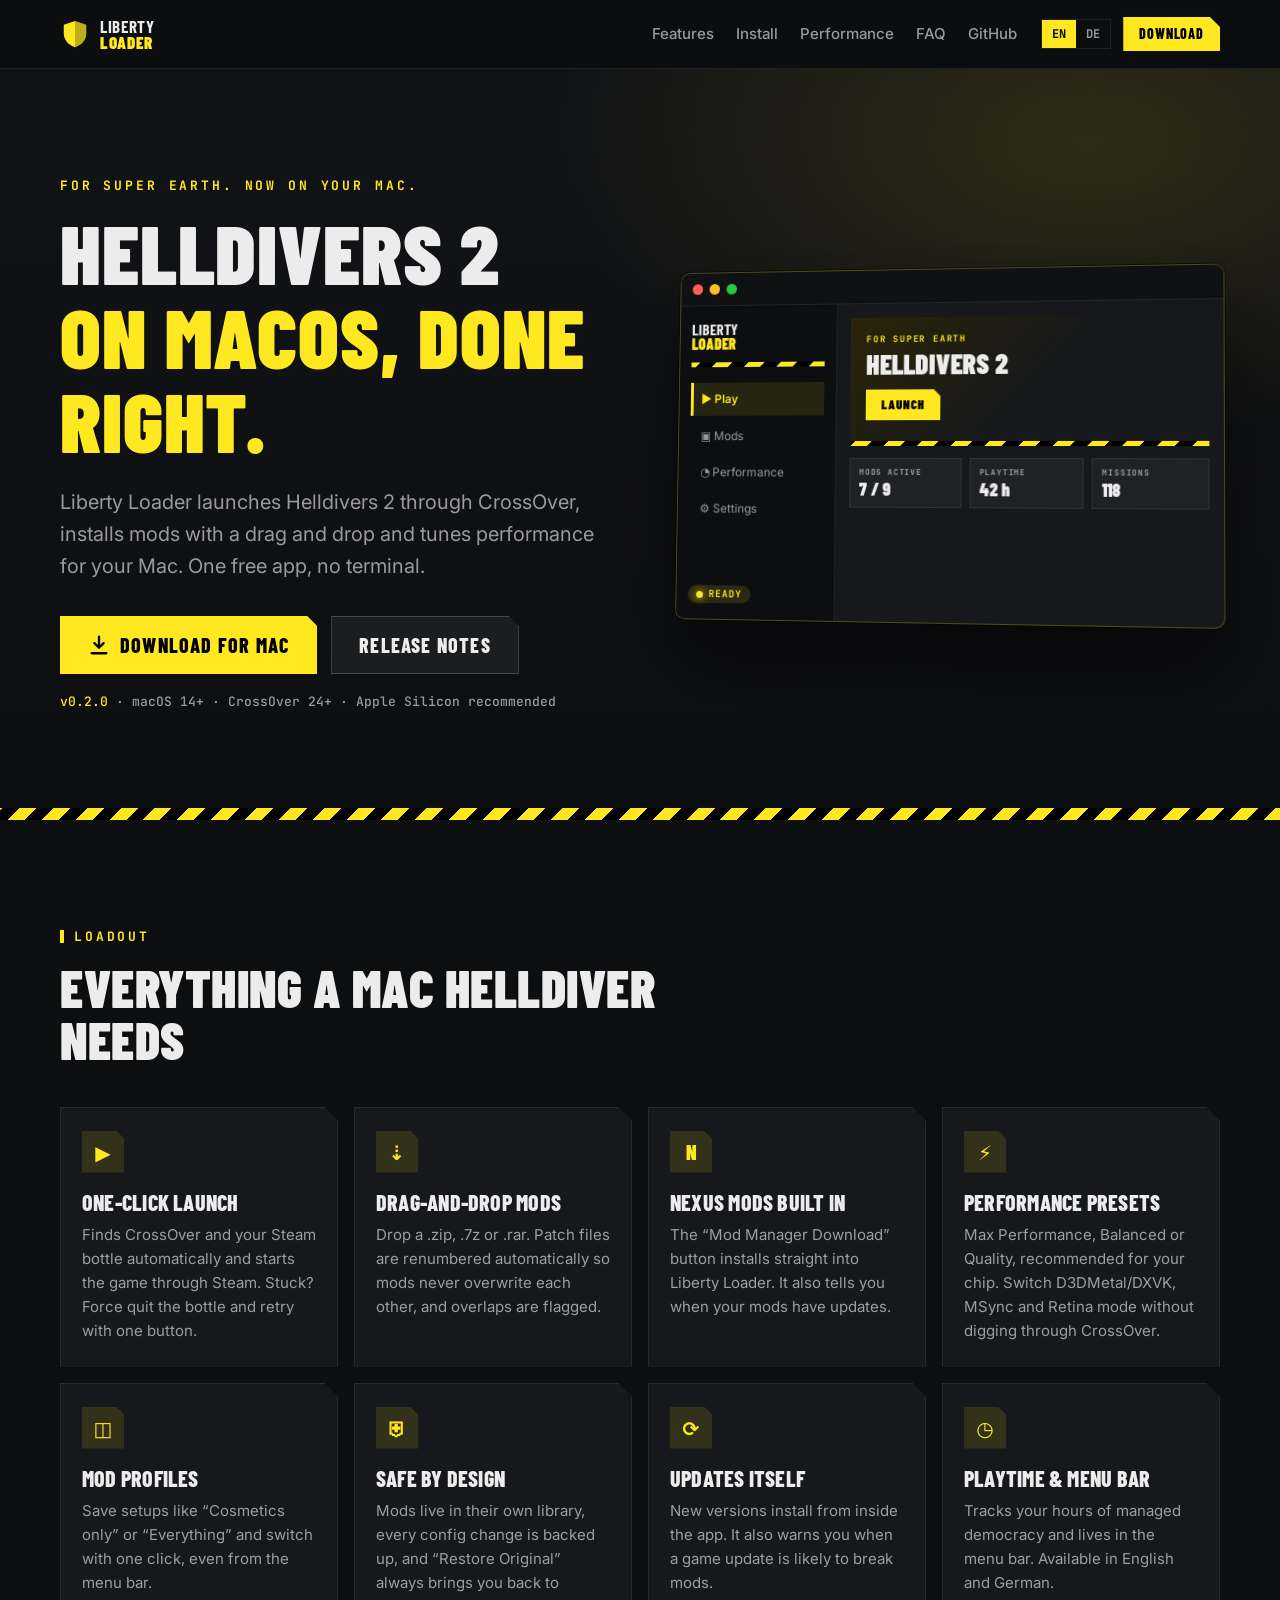
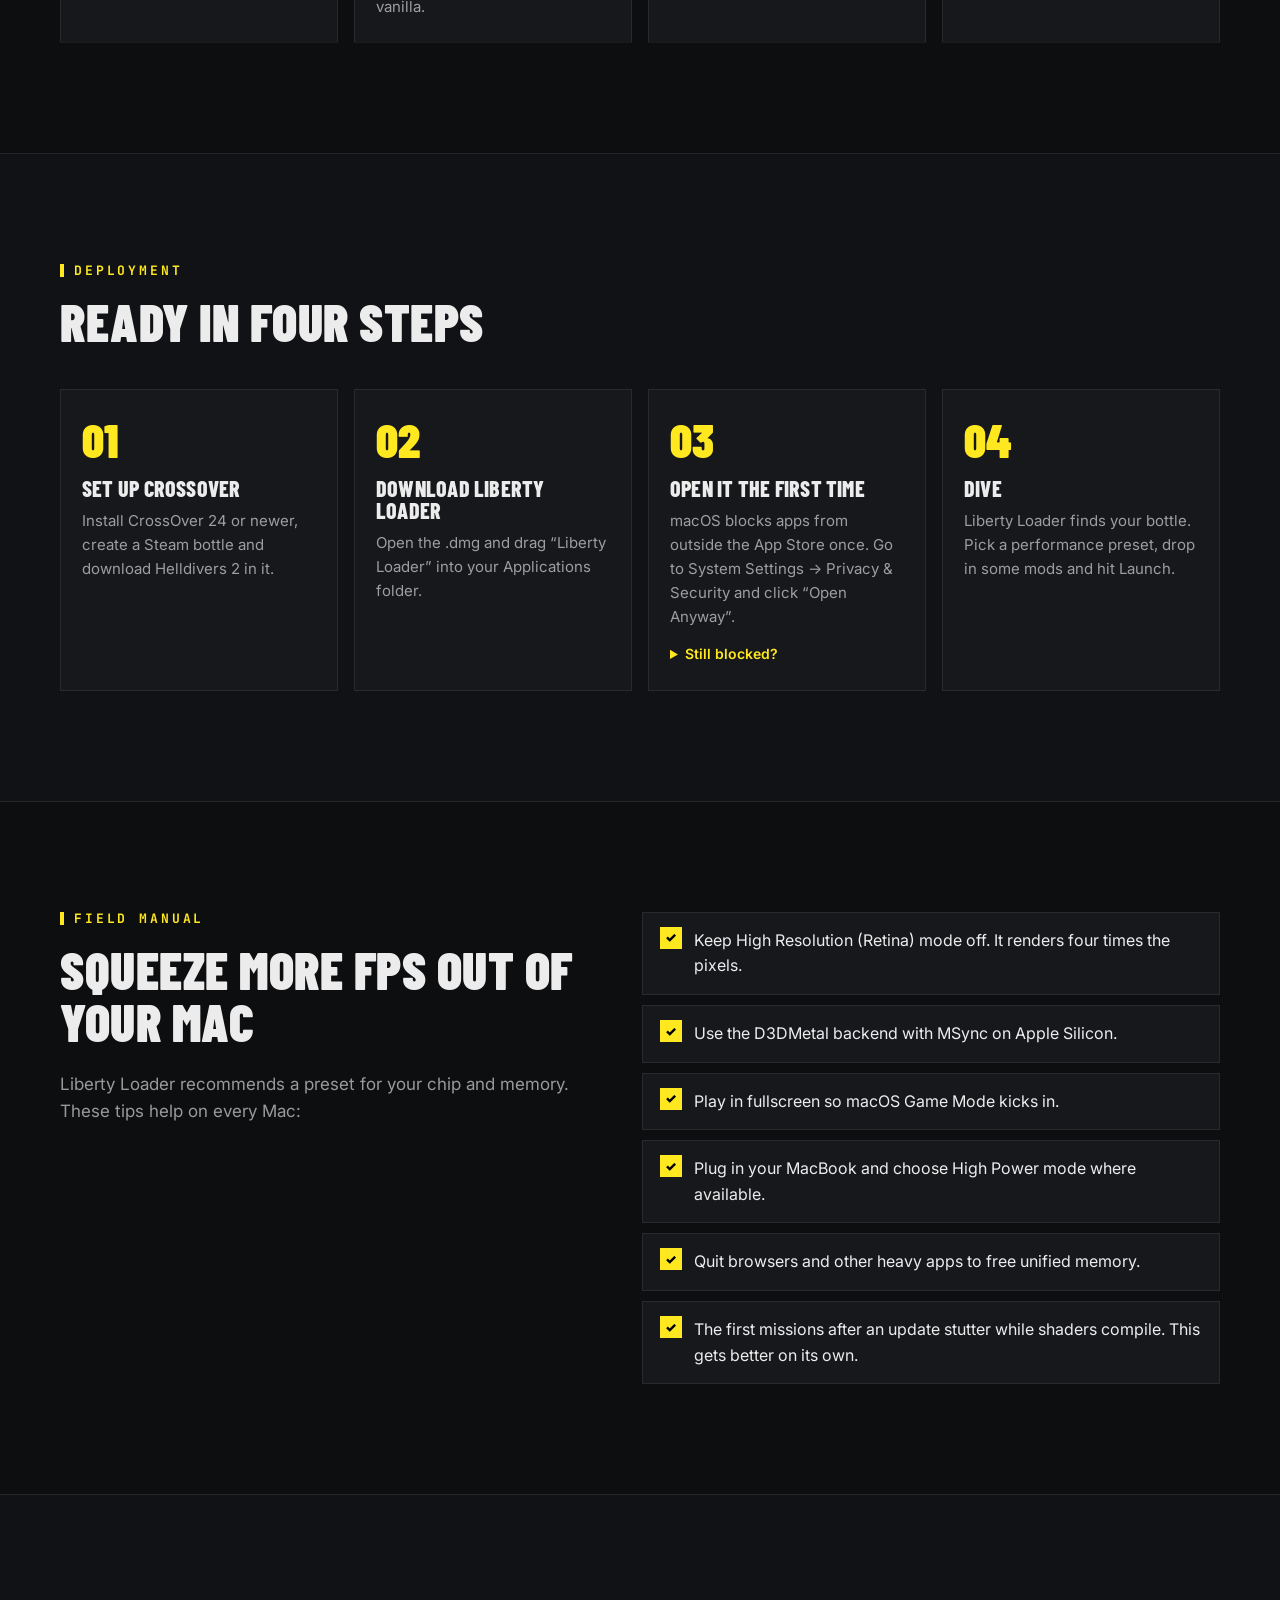
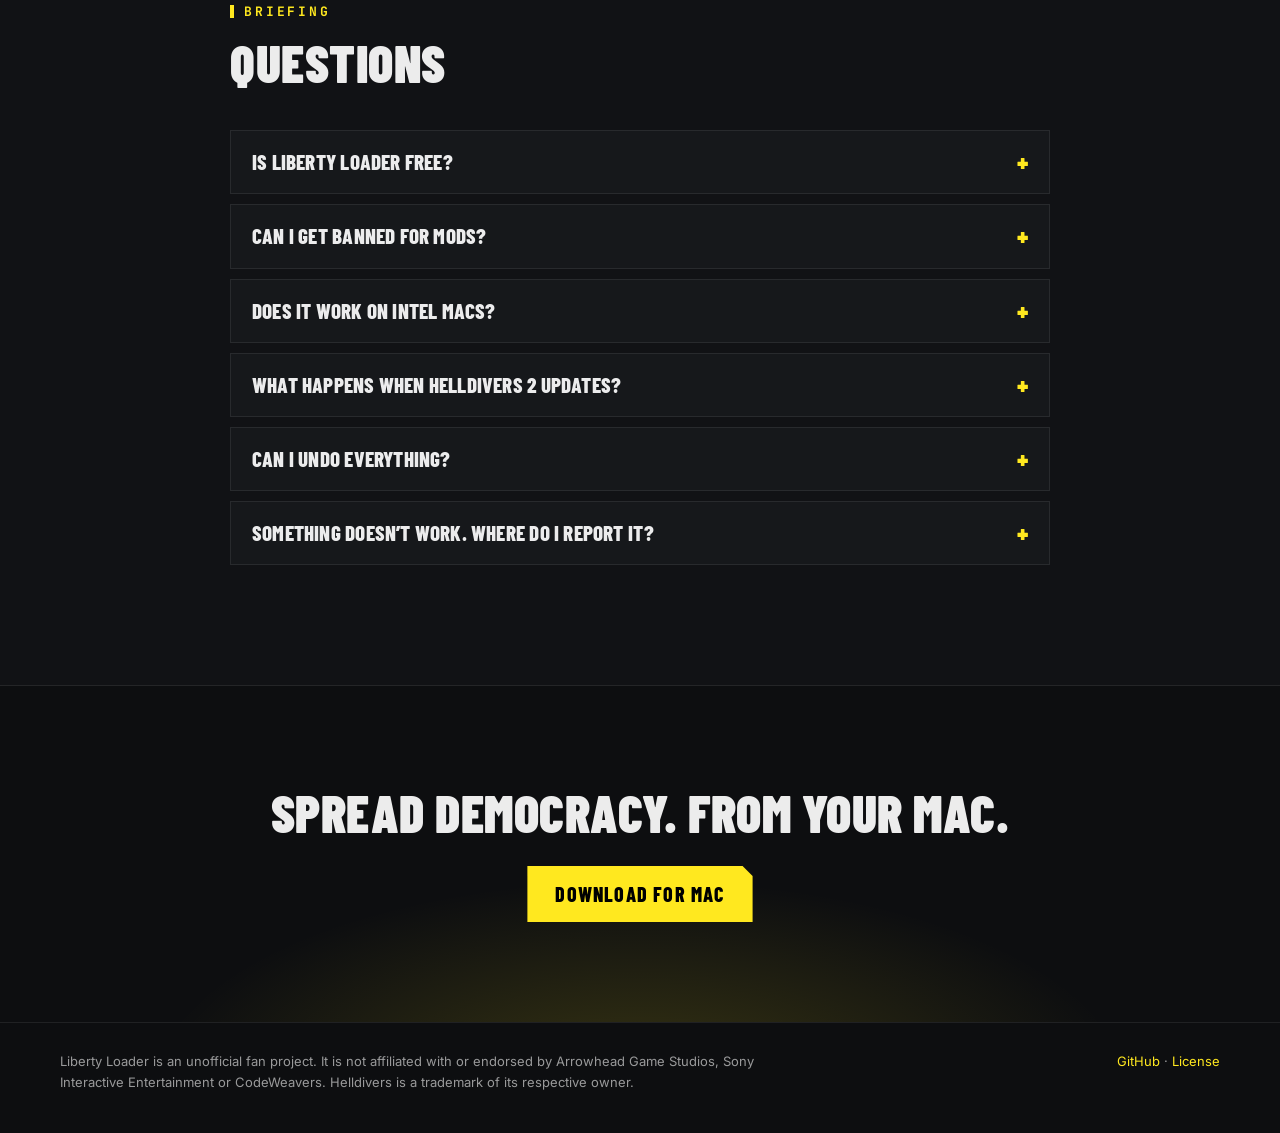
==== site/index.html @ 7a4aadd5 "Add GitHub Pages website Static landing page in site/ in the app's Helldivers style: hero with downl" ====
<!doctype html>
<html lang="en">
<head>
  <meta charset="utf-8">
  <meta name="viewport" content="width=device-width, initial-scale=1">
  <title>Liberty Loader – Helldivers 2 on your Mac</title>
  <meta name="description" content="Free macOS launcher for Helldivers 2 on CrossOver: one-click launch, drag-and-drop mods, Nexus Mods integration and performance presets.">
  <meta property="og:title" content="Liberty Loader – Helldivers 2 on your Mac">
  <meta property="og:description" content="Launch, mod and tune Helldivers 2 on macOS with CrossOver.">
  <meta name="theme-color" content="#0d0e10">
  <link rel="icon" href="data:image/svg+xml,%3Csvg xmlns='http://www.w3.org/2000/svg' viewBox='0 0 64 64'%3E%3Cpath d='M32 4 8 12v18c0 15 10 26 24 30 14-4 24-15 24-30V12z' fill='%23ffe81f'/%3E%3Cpath d='M32 4v56c14-4 24-15 24-30V12z' fill='%23000' opacity='.25'/%3E%3C/svg%3E">
  <link rel="preconnect" href="https://fonts.googleapis.com">
  <link rel="preconnect" href="https://fonts.gstatic.com" crossorigin>
  <link href="https://fonts.googleapis.com/css2?family=Barlow+Condensed:wght@600;800;900&family=Inter:wght@400;500;600&family=JetBrains+Mono:wght@500;700&display=swap" rel="stylesheet">
  <link rel="stylesheet" href="styles.css">
</head>
<body>
  <a class="skip" href="#main" data-i18n="skip">Skip to content</a>

  <header class="nav">
    <div class="wrap nav-inner">
      <a class="brand" href="#top" aria-label="Liberty Loader">
        <svg class="shield" viewBox="0 0 64 64" aria-hidden="true"><path d="M32 4 8 12v18c0 15 10 26 24 30 14-4 24-15 24-30V12z"/><path class="shade" d="M32 4v56c14-4 24-15 24-30V12z"/></svg>
        <span><b>LIBERTY</b><i>LOADER</i></span>
      </a>
      <nav class="links" aria-label="Main">
        <a href="#features" data-i18n="nav.features">Features</a>
        <a href="#install" data-i18n="nav.install">Install</a>
        <a href="#performance" data-i18n="nav.performance">Performance</a>
        <a href="#faq" data-i18n="nav.faq">FAQ</a>
        <a href="https://github.com/Joto3D/Liberty-Loader" target="_blank" rel="noopener">GitHub</a>
      </nav>
      <div class="nav-actions">
        <div class="lang" role="group" aria-label="Language">
          <button type="button" data-lang="en">EN</button>
          <button type="button" data-lang="de">DE</button>
        </div>
        <a class="btn btn-primary btn-sm" href="#download" data-i18n="nav.download">Download</a>
      </div>
    </div>
  </header>

  <main id="main">
    <!-- Hero -->
    <section class="hero" id="top">
      <div class="wrap hero-grid">
        <div class="hero-copy">
          <p class="kicker" data-i18n="hero.kicker">For Super Earth. Now on your Mac.</p>
          <h1><span data-i18n="hero.title1">Helldivers 2</span><br><em data-i18n="hero.title2">on macOS, done right.</em></h1>
          <p class="lead" data-i18n="hero.lead">Liberty Loader launches Helldivers 2 through CrossOver, installs mods with a drag and drop and tunes performance for your Mac. One free app, no terminal.</p>
          <div class="cta" id="download">
            <a class="btn btn-primary btn-lg" href="https://github.com/Joto3D/Liberty-Loader/releases/latest/download/LibertyLoader.dmg">
              <svg viewBox="0 0 24 24" aria-hidden="true"><path d="M12 3v12m0 0-5-5m5 5 5-5M4 21h16"/></svg>
              <span data-i18n="hero.download">Download for Mac</span>
            </a>
            <a class="btn btn-ghost btn-lg" href="https://github.com/Joto3D/Liberty-Loader/releases/latest" target="_blank" rel="noopener" data-i18n="hero.notes">Release notes</a>
          </div>
          <p class="meta"><span class="version" id="version">v0.2.0</span> · <span data-i18n="hero.meta">macOS 14+ · CrossOver 24+ · Apple Silicon recommended</span></p>
        </div>

        <!-- App mockup, drawn in HTML/CSS -->
        <div class="mock" aria-hidden="true">
          <div class="mock-bar"><i></i><i></i><i></i></div>
          <div class="mock-body">
            <aside class="mock-side">
              <div class="mock-logo"><b>LIBERTY</b><i>LOADER</i></div>
              <div class="hazard thin"></div>
              <ul>
                <li class="on">▶ <span data-i18n="mock.play">Play</span></li>
                <li>▣ Mods</li>
                <li>◔ <span data-i18n="mock.perf">Performance</span></li>
                <li>⚙ <span data-i18n="mock.settings">Settings</span></li>
              </ul>
              <span class="pill"><i></i><span data-i18n="mock.ready">Ready</span></span>
            </aside>
            <div class="mock-main">
              <div class="mock-hero">
                <small data-i18n="hero.kicker2">For Super Earth</small>
                <strong>HELLDIVERS 2</strong>
                <span class="mock-btn" data-i18n="mock.launch">Launch</span>
                <div class="hazard"></div>
              </div>
              <div class="mock-tiles">
                <div><small data-i18n="mock.mods">Mods active</small><b>7 / 9</b></div>
                <div><small data-i18n="mock.time">Playtime</small><b>42 h</b></div>
                <div><small data-i18n="mock.missions">Missions</small><b>118</b></div>
              </div>
            </div>
          </div>
        </div>
      </div>
    </section>

    <div class="hazard band" role="presentation"></div>

    <!-- Features -->
    <section class="section" id="features">
      <div class="wrap">
        <header class="section-head">
          <p class="eyebrow" data-i18n="features.eyebrow">Loadout</p>
          <h2 data-i18n="features.title">Everything a Mac Helldiver needs</h2>
        </header>
        <div class="grid features">
          <article class="card">
            <span class="icon">▶</span>
            <h3 data-i18n="f.launch.t">One-click launch</h3>
            <p data-i18n="f.launch.d">Finds CrossOver and your Steam bottle automatically and starts the game through Steam. Stuck? Force quit the bottle and retry with one button.</p>
          </article>
          <article class="card">
            <span class="icon">⇣</span>
            <h3 data-i18n="f.mods.t">Drag-and-drop mods</h3>
            <p data-i18n="f.mods.d">Drop a .zip, .7z or .rar. Patch files are renumbered automatically so mods never overwrite each other, and overlaps are flagged.</p>
          </article>
          <article class="card">
            <span class="icon">N</span>
            <h3 data-i18n="f.nexus.t">Nexus Mods built in</h3>
            <p data-i18n="f.nexus.d">The “Mod Manager Download” button installs straight into Liberty Loader. It also tells you when your mods have updates.</p>
          </article>
          <article class="card">
            <span class="icon">⚡</span>
            <h3 data-i18n="f.perf.t">Performance presets</h3>
            <p data-i18n="f.perf.d">Max Performance, Balanced or Quality, recommended for your chip. Switch D3DMetal/DXVK, MSync and Retina mode without digging through CrossOver.</p>
          </article>
          <article class="card">
            <span class="icon">◫</span>
            <h3 data-i18n="f.profiles.t">Mod profiles</h3>
            <p data-i18n="f.profiles.d">Save setups like “Cosmetics only” or “Everything” and switch with one click, even from the menu bar.</p>
          </article>
          <article class="card">
            <span class="icon">⛨</span>
            <h3 data-i18n="f.safe.t">Safe by design</h3>
            <p data-i18n="f.safe.d">Mods live in their own library, every config change is backed up, and “Restore Original” always brings you back to vanilla.</p>
          </article>
          <article class="card">
            <span class="icon">⟳</span>
            <h3 data-i18n="f.update.t">Updates itself</h3>
            <p data-i18n="f.update.d">New versions install from inside the app. It also warns you when a game update is likely to break mods.</p>
          </article>
          <article class="card">
            <span class="icon">◷</span>
            <h3 data-i18n="f.extra.t">Playtime &amp; menu bar</h3>
            <p data-i18n="f.extra.d">Tracks your hours of managed democracy and lives in the menu bar. Available in English and German.</p>
          </article>
        </div>
      </div>
    </section>

    <!-- Install -->
    <section class="section alt" id="install">
      <div class="wrap">
        <header class="section-head">
          <p class="eyebrow" data-i18n="install.eyebrow">Deployment</p>
          <h2 data-i18n="install.title">Ready in four steps</h2>
        </header>
        <ol class="steps">
          <li>
            <h3 data-i18n="s1.t">Set up CrossOver</h3>
            <p data-i18n="s1.d">Install CrossOver 24 or newer, create a Steam bottle and download Helldivers 2 in it.</p>
          </li>
          <li>
            <h3 data-i18n="s2.t">Download Liberty Loader</h3>
            <p data-i18n="s2.d">Open the .dmg and drag “Liberty Loader” into your Applications folder.</p>
          </li>
          <li>
            <h3 data-i18n="s3.t">Open it the first time</h3>
            <p data-i18n="s3.d">macOS blocks apps from outside the App Store once. Go to System Settings → Privacy &amp; Security and click “Open Anyway”.</p>
            <details>
              <summary data-i18n="s3.more">Still blocked?</summary>
              <p data-i18n="s3.terminal">Run this once in Terminal:</p>
              <pre><code>xattr -dr com.apple.quarantine "/Applications/Liberty Loader.app"</code></pre>
            </details>
          </li>
          <li>
            <h3 data-i18n="s4.t">Dive</h3>
            <p data-i18n="s4.d">Liberty Loader finds your bottle. Pick a performance preset, drop in some mods and hit Launch.</p>
          </li>
        </ol>
      </div>
    </section>

    <!-- Performance -->
    <section class="section" id="performance">
      <div class="wrap split">
        <div>
          <p class="eyebrow" data-i18n="perf.eyebrow">Field manual</p>
          <h2 data-i18n="perf.title">Squeeze more FPS out of your Mac</h2>
          <p class="lead small" data-i18n="perf.lead">Liberty Loader recommends a preset for your chip and memory. These tips help on every Mac:</p>
        </div>
        <ul class="tips">
          <li data-i18n="tip1">Keep High Resolution (Retina) mode off. It renders four times the pixels.</li>
          <li data-i18n="tip2">Use the D3DMetal backend with MSync on Apple Silicon.</li>
          <li data-i18n="tip3">Play in fullscreen so macOS Game Mode kicks in.</li>
          <li data-i18n="tip4">Plug in your MacBook and choose High Power mode where available.</li>
          <li data-i18n="tip5">Quit browsers and other heavy apps to free unified memory.</li>
          <li data-i18n="tip6">The first missions after an update stutter while shaders compile. This gets better on its own.</li>
        </ul>
      </div>
    </section>

    <!-- FAQ -->
    <section class="section alt" id="faq">
      <div class="wrap narrow">
        <header class="section-head">
          <p class="eyebrow" data-i18n="faq.eyebrow">Briefing</p>
          <h2 data-i18n="faq.title">Questions</h2>
        </header>
        <details class="faq">
          <summary data-i18n="q1">Is Liberty Loader free?</summary>
          <p data-i18n="a1">Yes. It is open source on GitHub. CrossOver itself is a paid app from CodeWeavers.</p>
        </details>
        <details class="faq">
          <summary data-i18n="q2">Can I get banned for mods?</summary>
          <p data-i18n="a2">Cosmetic mods are generally tolerated, but anything that changes gameplay can get you kicked or banned. Mods are used at your own risk.</p>
        </details>
        <details class="faq">
          <summary data-i18n="q3">Does it work on Intel Macs?</summary>
          <p data-i18n="a3">The app runs on Intel and Apple Silicon. Helldivers 2 itself runs far better on Apple Silicon.</p>
        </details>
        <details class="faq">
          <summary data-i18n="q4">What happens when Helldivers 2 updates?</summary>
          <p data-i18n="a4">Liberty Loader notices the new game build and offers to disable all mods until their authors catch up. Your mod library is kept.</p>
        </details>
        <details class="faq">
          <summary data-i18n="q5">Can I undo everything?</summary>
          <p data-i18n="a5">Yes. “Remove All Mod Files” makes the game folder vanilla again, and “Restore Original Settings” brings back your configs from before Liberty Loader touched them.</p>
        </details>
        <details class="faq">
          <summary data-i18n="q6">Something doesn’t work. Where do I report it?</summary>
          <p><span data-i18n="a6">Open an issue on GitHub and attach the log (Settings → Show Log).</span> <a href="https://github.com/Joto3D/Liberty-Loader/issues" target="_blank" rel="noopener" data-i18n="a6link">Report an issue</a></p>
        </details>
      </div>
    </section>

    <!-- Final CTA -->
    <section class="final">
      <div class="wrap final-inner">
        <h2 data-i18n="final.title">Spread democracy. From your Mac.</h2>
        <a class="btn btn-primary btn-lg" href="https://github.com/Joto3D/Liberty-Loader/releases/latest/download/LibertyLoader.dmg" data-i18n="hero.download">Download for Mac</a>
      </div>
    </section>
  </main>

  <footer class="footer">
    <div class="wrap footer-inner">
      <p data-i18n="footer.disclaimer">Liberty Loader is an unofficial fan project. It is not affiliated with or endorsed by Arrowhead Game Studios, Sony Interactive Entertainment or CodeWeavers. Helldivers is a trademark of its respective owner.</p>
      <p><a href="https://github.com/Joto3D/Liberty-Loader" target="_blank" rel="noopener">GitHub</a> · <a href="https://github.com/Joto3D/Liberty-Loader/blob/main/LICENSE" target="_blank" rel="noopener" data-i18n="footer.license">License</a></p>
    </div>
  </footer>

  <script src="i18n.js"></script>
  <script src="main.js"></script>
</body>
</html>
---- site/styles.css ----
:root {
  --yellow: #ffe81f;
  --bg: #0d0e10;
  --panel: #16181b;
  --panel-2: #1f2125;
  --border: rgba(255, 255, 255, 0.08);
  --text: rgba(255, 255, 255, 0.92);
  --muted: rgba(255, 255, 255, 0.58);
  --cut: 14px;
  --display: "Barlow Condensed", "Arial Narrow", system-ui, sans-serif;
  --body: "Inter", system-ui, -apple-system, sans-serif;
  --mono: "JetBrains Mono", ui-monospace, Menlo, monospace;
}

* { box-sizing: border-box; }
html { scroll-behavior: smooth; scroll-padding-top: 80px; }
body {
  margin: 0;
  background: var(--bg);
  color: var(--text);
  font: 16px/1.6 var(--body);
  -webkit-font-smoothing: antialiased;
  overflow-x: hidden;
}
a { color: var(--yellow); text-decoration: none; }
a:hover { text-decoration: underline; }
img, svg { display: block; }
h1, h2, h3 { font-family: var(--display); font-weight: 900; text-transform: uppercase; line-height: 1; margin: 0; letter-spacing: 0.01em; }
h2 { font-size: clamp(32px, 5vw, 52px); }
h3 { font-size: 22px; font-weight: 800; }
p { margin: 0; }
:focus-visible { outline: 2px solid var(--yellow); outline-offset: 3px; }

.wrap { width: min(1160px, 100% - 32px); margin-inline: auto; }
.wrap.narrow { width: min(820px, 100% - 32px); }

.skip { position: absolute; left: -9999px; top: 8px; background: var(--yellow); color: #000; padding: 8px 12px; z-index: 100; }
.skip:focus { left: 8px; }

/* Cut-corner shape used across the site, matching the app. */
.cut { clip-path: polygon(0 0, calc(100% - var(--cut)) 0, 100% var(--cut), 100% 100%, 0 100%); }

/* Hazard stripes */
.hazard {
  height: 8px;
  background: repeating-linear-gradient(-45deg, var(--yellow) 0 12px, #000 12px 24px);
}
.hazard.thin { height: 5px; background-size: auto; }
.hazard.band { height: 12px; }

/* Buttons */
.btn {
  display: inline-flex; align-items: center; gap: 10px;
  font: 800 16px/1 var(--display); letter-spacing: 0.06em; text-transform: uppercase;
  padding: 14px 22px; border: 0; cursor: pointer; text-decoration: none !important;
  clip-path: polygon(0 0, calc(100% - 10px) 0, 100% 10px, 100% 100%, 0 100%);
  transition: transform 0.12s ease, filter 0.12s ease, background 0.12s ease;
}
.btn:active { transform: scale(0.98); }
.btn-primary { background: var(--yellow); color: #000; }
.btn-primary:hover { filter: brightness(1.08); }
.btn-ghost { background: rgba(255, 255, 255, 0.06); color: var(--text); box-shadow: inset 0 0 0 1px rgba(255, 255, 255, 0.2); }
.btn-ghost:hover { background: rgba(255, 255, 255, 0.1); }
.btn-lg { font-size: 20px; padding: 18px 28px; }
.btn-sm { font-size: 14px; padding: 10px 16px; }
.btn svg { width: 22px; height: 22px; fill: none; stroke: currentColor; stroke-width: 2.5; stroke-linecap: round; stroke-linejoin: round; }

/* Nav */
.nav {
  position: sticky; top: 0; z-index: 50;
  background: rgba(13, 14, 16, 0.82);
  backdrop-filter: blur(12px); -webkit-backdrop-filter: blur(12px);
  border-bottom: 1px solid var(--border);
}
.nav-inner { display: flex; align-items: center; gap: 24px; height: 68px; }
.brand { display: flex; align-items: center; gap: 10px; color: var(--text); text-decoration: none !important; }
.brand span { display: flex; flex-direction: column; font: 900 17px/0.95 var(--display); letter-spacing: 0.04em; }
.brand i { font-style: normal; color: var(--yellow); }
.shield { width: 30px; height: 30px; }
.shield path { fill: var(--yellow); }
.shield .shade { fill: #000; opacity: 0.25; }
.links { display: flex; gap: 22px; margin-left: auto; }
.links a { color: var(--muted); font-weight: 500; font-size: 15px; }
.links a:hover { color: var(--text); text-decoration: none; }
.nav-actions { display: flex; align-items: center; gap: 12px; }
.lang { display: flex; border: 1px solid var(--border); }
.lang button {
  background: none; border: 0; color: var(--muted); cursor: pointer;
  font: 700 12px/1 var(--mono); padding: 8px 10px;
}
.lang button[aria-pressed="true"] { background: var(--yellow); color: #000; }

/* Hero */
.hero {
  position: relative; overflow: hidden;
  padding: clamp(48px, 9vw, 110px) 0 clamp(56px, 8vw, 96px);
  background:
    radial-gradient(900px 500px at 85% 10%, rgba(255, 232, 31, 0.12), transparent 60%),
    linear-gradient(180deg, #121316, var(--bg));
}
.hero-grid { display: grid; grid-template-columns: 1fr 1fr; gap: 56px; align-items: center; }
.kicker, .eyebrow {
  font: 700 13px/1 var(--mono); letter-spacing: 0.22em; text-transform: uppercase; color: var(--yellow);
  margin-bottom: 18px;
}
.eyebrow::before { content: ""; display: inline-block; width: 4px; height: 13px; background: var(--yellow); margin-right: 10px; vertical-align: -2px; }
h1 { font-size: clamp(46px, 6.6vw, 84px); }
h1 span { white-space: nowrap; }
h1 em { font-style: normal; color: var(--yellow); }
.lead { margin-top: 24px; font-size: clamp(17px, 2vw, 20px); color: var(--muted); max-width: 560px; }
.lead.small { font-size: 17px; }
.cta { display: flex; flex-wrap: wrap; gap: 14px; margin-top: 34px; }
.meta { margin-top: 18px; font: 500 13px/1.5 var(--mono); color: var(--muted); }
.version { color: var(--yellow); }

/* App mockup */
.mock {
  background: var(--panel); border: 1px solid rgba(255, 232, 31, 0.25);
  box-shadow: 0 40px 80px rgba(0, 0, 0, 0.55), 0 0 0 1px rgba(0, 0, 0, 0.6);
  border-radius: 10px; overflow: hidden;
  transform: perspective(1400px) rotateY(-8deg) rotateX(3deg);
  font-size: 12px;
}
.mock-bar { display: flex; gap: 7px; padding: 11px 12px; background: #101113; border-bottom: 1px solid var(--border); }
.mock-bar i { width: 11px; height: 11px; border-radius: 50%; background: #3a3c40; }
.mock-bar i:first-child { background: #ff5f57; }
.mock-bar i:nth-child(2) { background: #febc2e; }
.mock-bar i:nth-child(3) { background: #28c840; }
.mock-body { display: grid; grid-template-columns: 30% 1fr; min-height: 320px; }
.mock-main { min-width: 0; }
.mock-side { background: var(--bg); padding: 16px 12px; display: flex; flex-direction: column; gap: 12px; border-right: 1px solid var(--border); }
.mock-logo { display: flex; flex-direction: column; font: 900 16px/0.95 var(--display); }
.mock-logo i { font-style: normal; color: var(--yellow); }
.mock-side ul { list-style: none; margin: 4px 0 0; padding: 0; display: grid; gap: 4px; }
.mock-side li { padding: 7px 8px; color: var(--muted); border-left: 3px solid transparent; }
.mock-side li.on { color: var(--yellow); background: rgba(255, 232, 31, 0.1); border-left-color: var(--yellow); font-weight: 600; }
.pill { margin-top: auto; align-self: flex-start; display: inline-flex; align-items: center; gap: 6px; padding: 4px 9px; border-radius: 99px; background: rgba(255, 232, 31, 0.12); color: var(--yellow); font: 700 10px/1 var(--mono); letter-spacing: 0.1em; text-transform: uppercase; }
.pill i { width: 7px; height: 7px; border-radius: 50%; background: var(--yellow); box-shadow: 0 0 8px var(--yellow); }
.mock-main { padding: 14px; display: grid; gap: 12px; align-content: start; }
.mock-hero {
  position: relative; padding: 18px 16px 26px; display: grid; gap: 6px; justify-items: start;
  background: linear-gradient(135deg, #2a2408, var(--panel) 55%);
  clip-path: polygon(0 0, calc(100% - 16px) 0, 100% 16px, 100% 100%, 0 100%);
}
.mock-hero small { font: 700 9px/1 var(--mono); letter-spacing: 0.2em; text-transform: uppercase; color: var(--yellow); }
.mock-hero strong { font: 900 28px/1 var(--display); white-space: nowrap; }
.mock-btn { margin-top: 6px; background: var(--yellow); color: #000; font: 900 13px/1 var(--display); letter-spacing: 0.08em; text-transform: uppercase; padding: 9px 16px; clip-path: polygon(0 0, calc(100% - 7px) 0, 100% 7px, 100% 100%, 0 100%); }
.mock-hero .hazard { position: absolute; left: 0; right: 0; bottom: 0; height: 5px; }
.mock-tiles { display: grid; grid-template-columns: repeat(3, 1fr); gap: 8px; }
.mock-tiles div { min-width: 0; overflow: hidden; background: var(--panel-2); padding: 9px; border: 1px solid var(--border); display: grid; gap: 2px; }
.mock-tiles small { font: 700 8px/1.2 var(--mono); letter-spacing: 0.1em; text-transform: uppercase; color: var(--muted); }
.mock-tiles b { font: 900 18px/1 var(--display); white-space: nowrap; }

/* Sections */
.section { padding: clamp(64px, 9vw, 110px) 0; }
.section.alt { background: #111215; border-block: 1px solid var(--border); }
.section-head { margin-bottom: 42px; max-width: 720px; }

.grid.features { display: grid; grid-template-columns: repeat(4, 1fr); gap: 16px; }
.card {
  background: var(--panel); padding: 24px 22px; position: relative;
  clip-path: polygon(0 0, calc(100% - var(--cut)) 0, 100% var(--cut), 100% 100%, 0 100%);
  box-shadow: inset 0 0 0 1px var(--border);
  transition: transform 0.15s ease, background 0.15s ease;
}
.card:hover { transform: translateY(-3px); background: var(--panel-2); }
.card .icon {
  display: grid; place-items: center; width: 42px; height: 42px; margin-bottom: 18px;
  background: rgba(255, 232, 31, 0.12); color: var(--yellow); font: 900 20px/1 var(--display);
  clip-path: polygon(0 0, calc(100% - 8px) 0, 100% 8px, 100% 100%, 0 100%);
}
.card h3 { margin-bottom: 10px; }
.card p { color: var(--muted); font-size: 15px; }

/* Steps */
.steps { list-style: none; counter-reset: step; padding: 0; margin: 0; display: grid; grid-template-columns: repeat(4, 1fr); gap: 16px; }
.steps li { counter-increment: step; background: var(--panel); padding: 26px 22px; box-shadow: inset 0 0 0 1px var(--border); position: relative; }
.steps li::before {
  content: "0" counter(step);
  display: block; font: 900 48px/1 var(--display); color: var(--yellow); margin-bottom: 14px;
}
.steps h3 { margin-bottom: 10px; }
.steps p { color: var(--muted); font-size: 15px; }
.steps details { margin-top: 14px; font-size: 14px; }
.steps summary { cursor: pointer; color: var(--yellow); font-weight: 600; }
pre { margin: 10px 0 0; padding: 12px; background: #000; border: 1px solid var(--border); overflow-x: auto; }
code { font: 500 12.5px/1.5 var(--mono); color: var(--text); }

/* Performance */
.split { display: grid; grid-template-columns: 1fr 1.1fr; gap: 56px; align-items: start; }
.tips { list-style: none; margin: 0; padding: 0; display: grid; gap: 10px; }
.tips li {
  background: var(--panel); padding: 16px 18px 16px 52px; position: relative; color: var(--text);
  box-shadow: inset 0 0 0 1px var(--border);
}
.tips li::before {
  content: "✓"; position: absolute; left: 18px; top: 15px;
  width: 22px; height: 22px; display: grid; place-items: center;
  background: var(--yellow); color: #000; font-weight: 900; font-size: 13px;
}

/* FAQ */
.faq { background: var(--panel); box-shadow: inset 0 0 0 1px var(--border); margin-bottom: 10px; }
.faq summary {
  cursor: pointer; list-style: none; padding: 20px 56px 20px 22px; position: relative;
  font: 800 21px/1.15 var(--display); text-transform: uppercase; letter-spacing: 0.01em;
}
.faq summary::-webkit-details-marker { display: none; }
.faq summary::after {
  content: "+"; position: absolute; right: 22px; top: 50%; transform: translateY(-50%);
  font: 900 26px/1 var(--display); color: var(--yellow); transition: transform 0.2s ease;
}
.faq[open] summary::after { transform: translateY(-50%) rotate(45deg); }
.faq p { padding: 0 22px 22px; color: var(--muted); }

/* Final CTA */
.final {
  padding: clamp(64px, 9vw, 100px) 0;
  background:
    radial-gradient(700px 300px at 50% 120%, rgba(255, 232, 31, 0.18), transparent 70%),
    var(--bg);
}
.final-inner { display: grid; justify-items: center; gap: 28px; text-align: center; }
.final h2 { max-width: 760px; }

/* Footer */
.footer { border-top: 1px solid var(--border); padding: 28px 0 40px; color: var(--muted); font-size: 13px; }
.footer-inner { display: flex; justify-content: space-between; gap: 24px; flex-wrap: wrap; }
.footer-inner p:first-child { max-width: 720px; }

/* Responsive */
@media (max-width: 1020px) {
  .grid.features, .steps { grid-template-columns: repeat(2, 1fr); }
  .hero-grid, .split { grid-template-columns: 1fr; gap: 40px; }
  .mock { transform: none; max-width: 560px; }
}
@media (max-width: 760px) {
  .links { display: none; }
  .nav-actions { margin-left: auto; }
}
@media (max-width: 560px) {
  .grid.features, .steps { grid-template-columns: 1fr; }
  .btn-lg { width: 100%; justify-content: center; }
  .mock-body { grid-template-columns: 1fr; }
  .mock-side { display: none; }
  .nav-actions .btn { display: none; }
}
@media (prefers-reduced-motion: reduce) {
  * { transition: none !important; scroll-behavior: auto !important; }
}
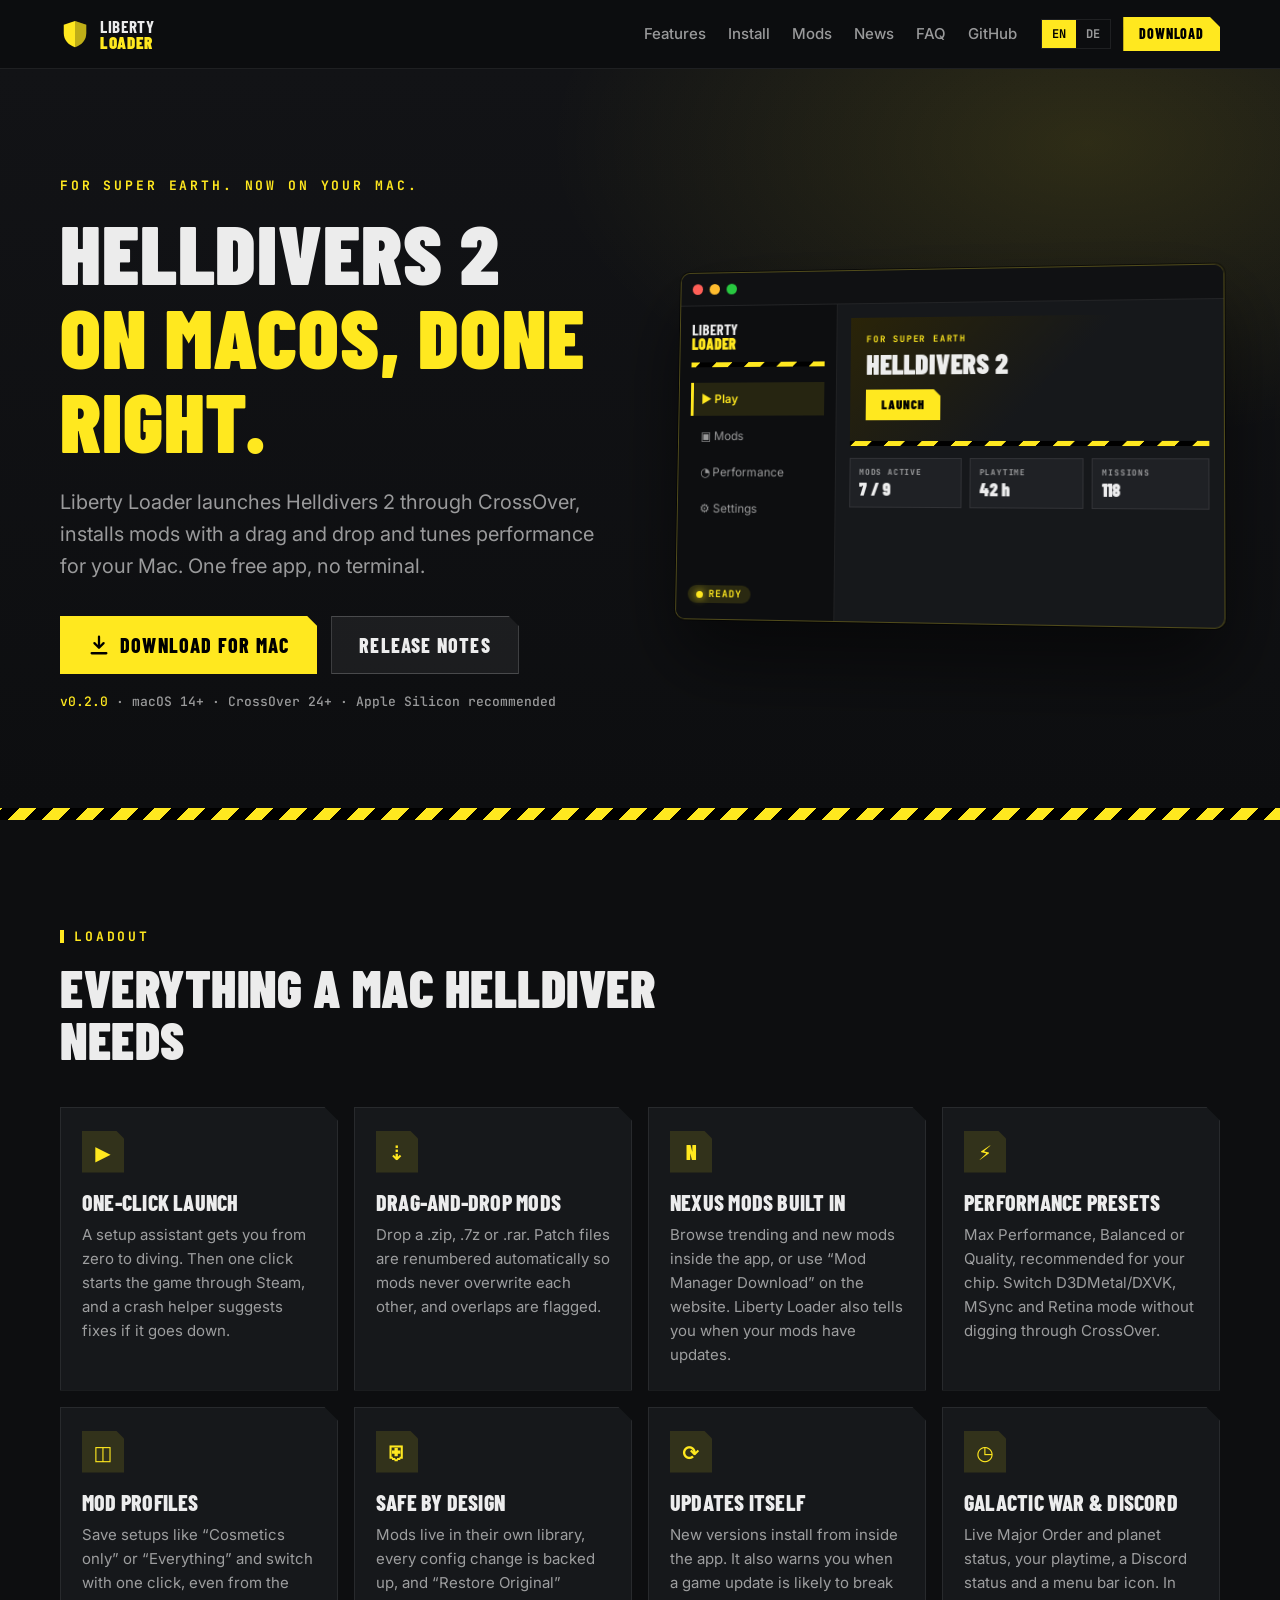
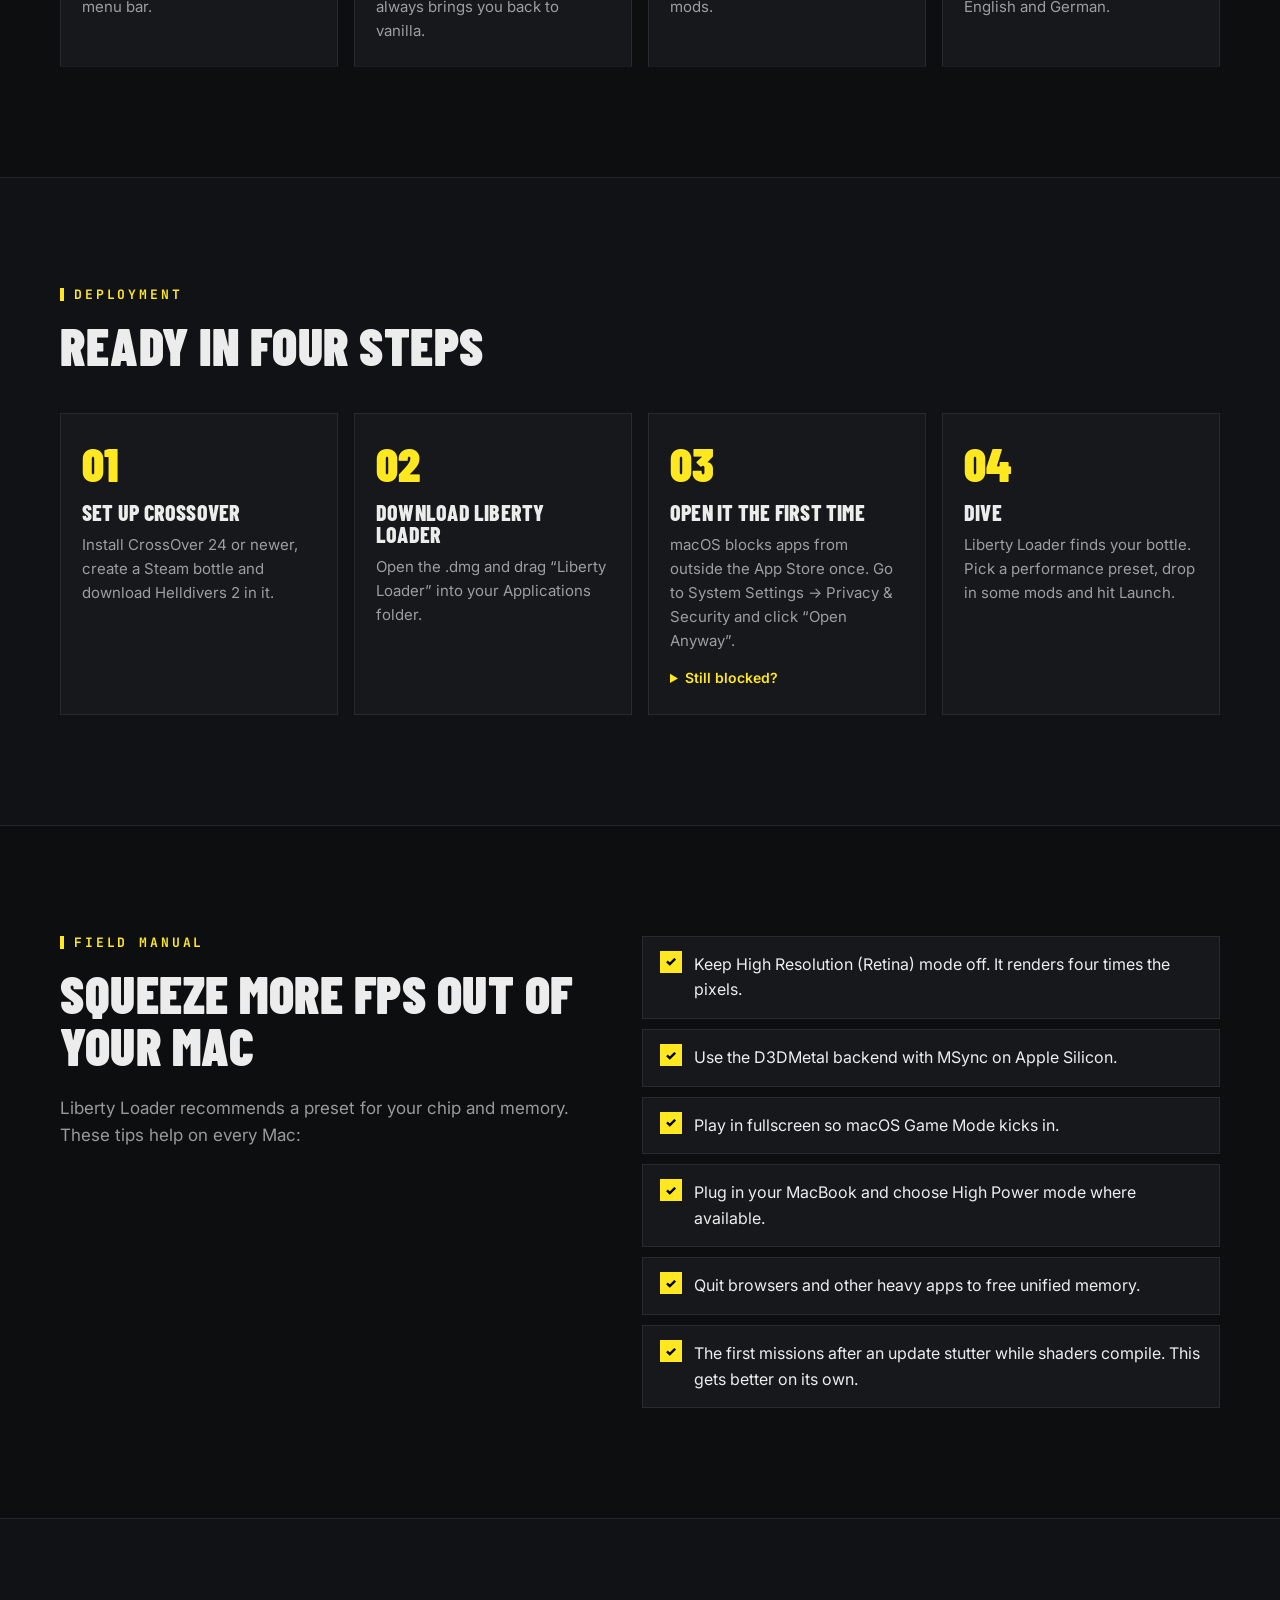
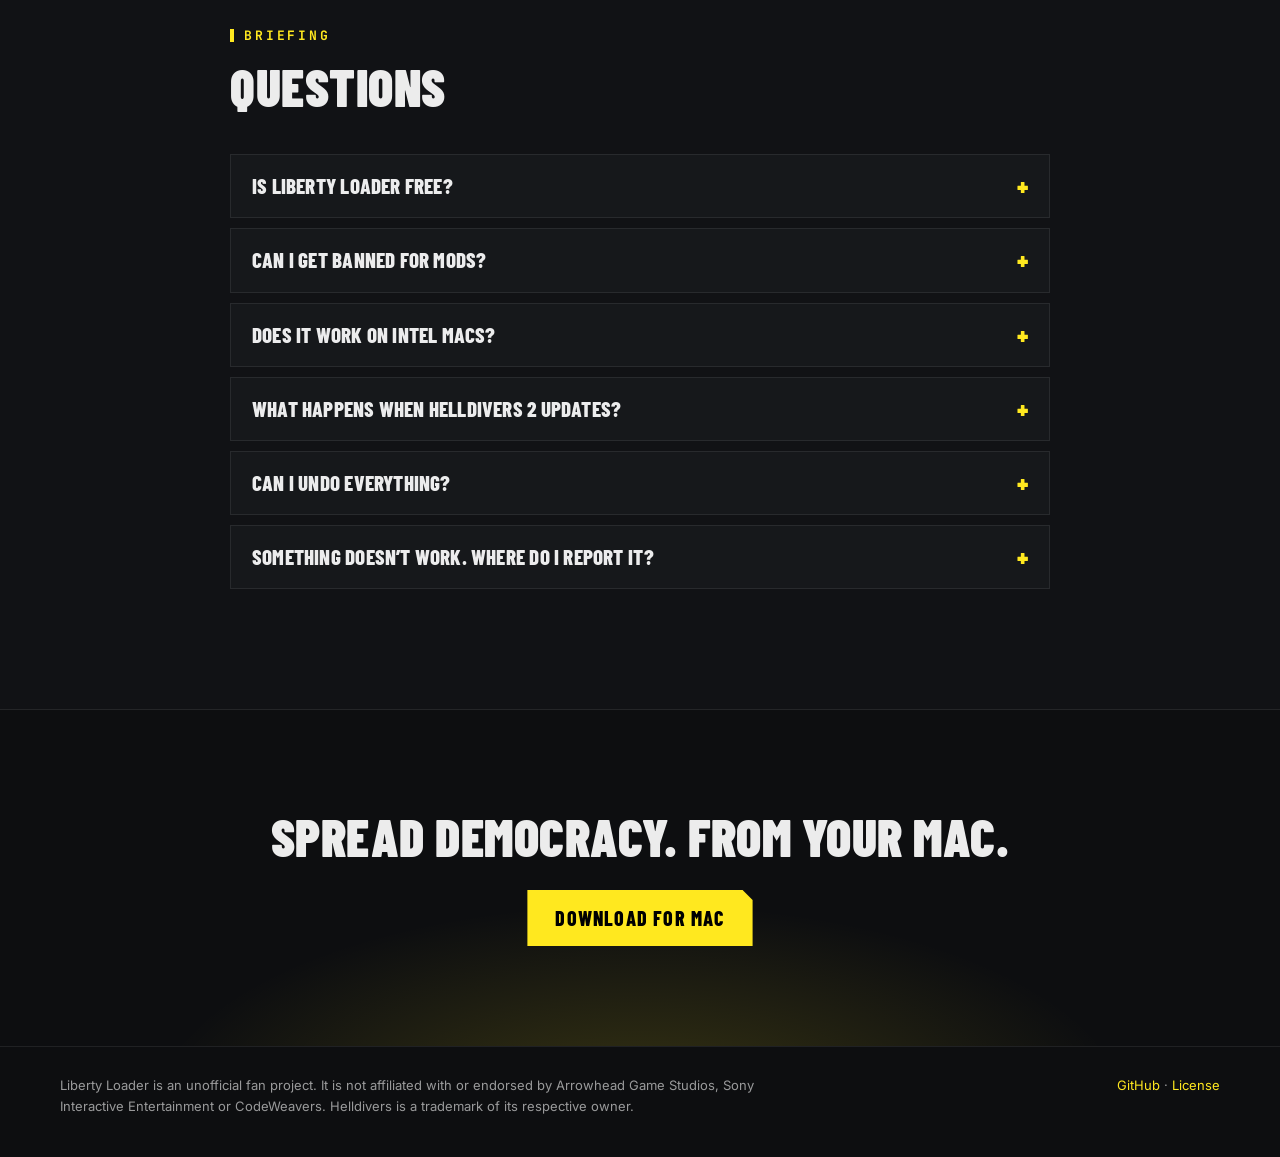
==== commit cbfc1a17: "Add mod browser, Galactic War, setup assistant, Discord status, crash helper, app icon and website p" ====
--- a/site/index.html
+++ b/site/index.html
@@ -1,5 +1,5 @@
 <!doctype html>
-<html lang="en">
+<html lang="en" data-title-de="Liberty Loader – Helldivers 2 auf deinem Mac">
 <head>
   <meta charset="utf-8">
   <meta name="viewport" content="width=device-width, initial-scale=1">
@@ -26,7 +26,8 @@
       <nav class="links" aria-label="Main">
         <a href="#features" data-i18n="nav.features">Features</a>
         <a href="#install" data-i18n="nav.install">Install</a>
-        <a href="#performance" data-i18n="nav.performance">Performance</a>
+        <a href="mods.html" data-i18n="nav.mods">Mods</a>
+        <a href="news.html" data-i18n="nav.news">News</a>
         <a href="#faq" data-i18n="nav.faq">FAQ</a>
         <a href="https://github.com/Joto3D/Liberty-Loader" target="_blank" rel="noopener">GitHub</a>
       </nav>
@@ -104,7 +105,7 @@
           <article class="card">
             <span class="icon">▶</span>
             <h3 data-i18n="f.launch.t">One-click launch</h3>
-            <p data-i18n="f.launch.d">Finds CrossOver and your Steam bottle automatically and starts the game through Steam. Stuck? Force quit the bottle and retry with one button.</p>
+            <p data-i18n="f.launch.d">A setup assistant gets you from zero to diving. Then one click starts the game through Steam, and a crash helper suggests fixes if it goes down.</p>
           </article>
           <article class="card">
             <span class="icon">⇣</span>
@@ -114,7 +115,7 @@
           <article class="card">
             <span class="icon">N</span>
             <h3 data-i18n="f.nexus.t">Nexus Mods built in</h3>
-            <p data-i18n="f.nexus.d">The “Mod Manager Download” button installs straight into Liberty Loader. It also tells you when your mods have updates.</p>
+            <p data-i18n="f.nexus.d">Browse trending and new mods inside the app, or use “Mod Manager Download” on the website. Liberty Loader also tells you when your mods have updates.</p>
           </article>
           <article class="card">
             <span class="icon">⚡</span>
@@ -138,8 +139,8 @@
           </article>
           <article class="card">
             <span class="icon">◷</span>
-            <h3 data-i18n="f.extra.t">Playtime &amp; menu bar</h3>
-            <p data-i18n="f.extra.d">Tracks your hours of managed democracy and lives in the menu bar. Available in English and German.</p>
+            <h3 data-i18n="f.extra.t">Galactic War &amp; Discord</h3>
+            <p data-i18n="f.extra.d">Live Major Order and planet status, your playtime, a Discord status and a menu bar icon. In English and German.</p>
           </article>
         </div>
       </div>
--- a/site/styles.css
+++ b/site/styles.css
@@ -228,6 +228,45 @@
 .footer-inner { display: flex; justify-content: space-between; gap: 24px; flex-wrap: wrap; }
 .footer-inner p:first-child { max-width: 720px; }
 
+/* Sub pages */
+.page-top { padding-top: clamp(48px, 7vw, 80px); }
+.page-title { font-size: clamp(42px, 6vw, 72px); }
+.muted { color: var(--muted); }
+.small-print { margin-top: 18px; font-size: 13px; }
+
+/* News */
+.releases { display: grid; gap: 16px; }
+.release { background: var(--panel); padding: 26px; box-shadow: inset 0 0 0 1px var(--border);
+  clip-path: polygon(0 0, calc(100% - var(--cut)) 0, 100% var(--cut), 100% 100%, 0 100%); }
+.release.latest { box-shadow: inset 0 0 0 1px rgba(255, 232, 31, 0.4), inset 3px 0 0 var(--yellow); }
+.release header { display: flex; align-items: center; gap: 10px; flex-wrap: wrap; margin-bottom: 10px; }
+.release .tag { font: 700 13px/1 var(--mono); color: var(--yellow); }
+.release .badge { font: 700 10px/1 var(--mono); letter-spacing: 0.12em; text-transform: uppercase; background: var(--yellow); color: #000; padding: 4px 7px; }
+.release time { margin-left: auto; color: var(--muted); font-size: 13px; }
+.release h2 { font-size: 30px; margin-bottom: 12px; }
+.release .notes { color: var(--muted); font-size: 15px; margin-bottom: 18px; }
+.release .notes h3 { font-size: 18px; color: var(--text); margin: 16px 0 6px; }
+.release .notes ul { margin: 6px 0; padding-left: 20px; }
+.release .notes p { margin: 6px 0; }
+.release .notes a { word-break: break-word; }
+
+/* Mods gallery */
+.tabs { display: flex; gap: 8px; margin-bottom: 22px; }
+.tabs button { background: rgba(255, 255, 255, 0.06); color: var(--text); border: 0; border-radius: 99px; padding: 8px 16px; font: 600 13px/1 var(--body); cursor: pointer; }
+.tabs button[aria-selected="true"] { background: var(--yellow); color: #000; }
+.grid.mods-grid { display: grid; grid-template-columns: repeat(auto-fill, minmax(240px, 1fr)); gap: 16px; }
+.mod-card { background: var(--panel); box-shadow: inset 0 0 0 1px var(--border); display: flex; flex-direction: column;
+  clip-path: polygon(0 0, calc(100% - var(--cut)) 0, 100% var(--cut), 100% 100%, 0 100%); transition: transform 0.15s ease; }
+.mod-card:hover { transform: translateY(-3px); }
+.mod-card .thumb { display: grid; place-items: center; aspect-ratio: 16 / 9; background: var(--panel-2); overflow: hidden; }
+.mod-card .thumb img { width: 100%; height: 100%; object-fit: cover; }
+.mod-card .ph { color: rgba(255, 232, 31, 0.4); font-size: 32px; }
+.mod-body { padding: 16px; display: flex; flex-direction: column; gap: 8px; flex: 1; }
+.mod-body h3 { font-size: 20px; }
+.mod-body p { color: var(--muted); font-size: 14px; }
+.mod-body .mod-meta { font: 500 12px/1.4 var(--mono); }
+.mod-body .btn { margin-top: auto; align-self: flex-start; }
+
 /* Responsive */
 @media (max-width: 1020px) {
   .grid.features, .steps { grid-template-columns: repeat(2, 1fr); }
